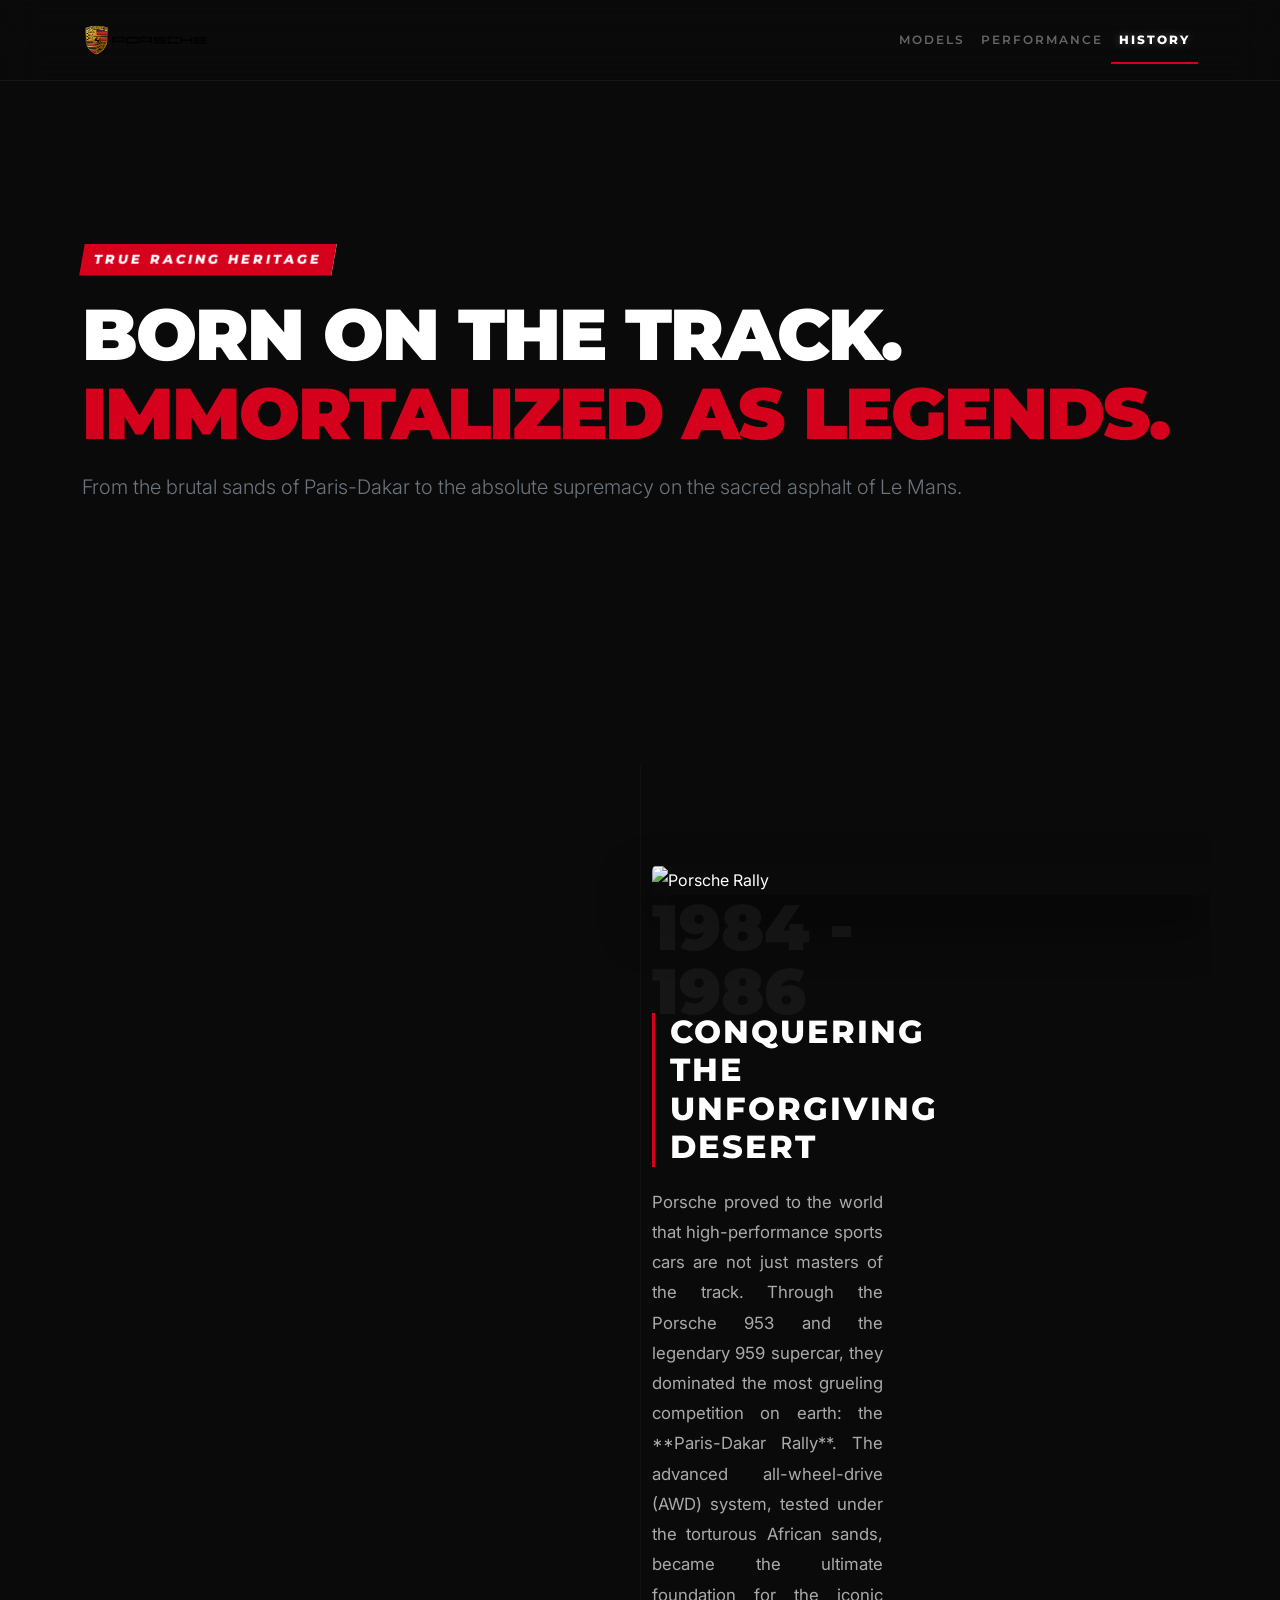
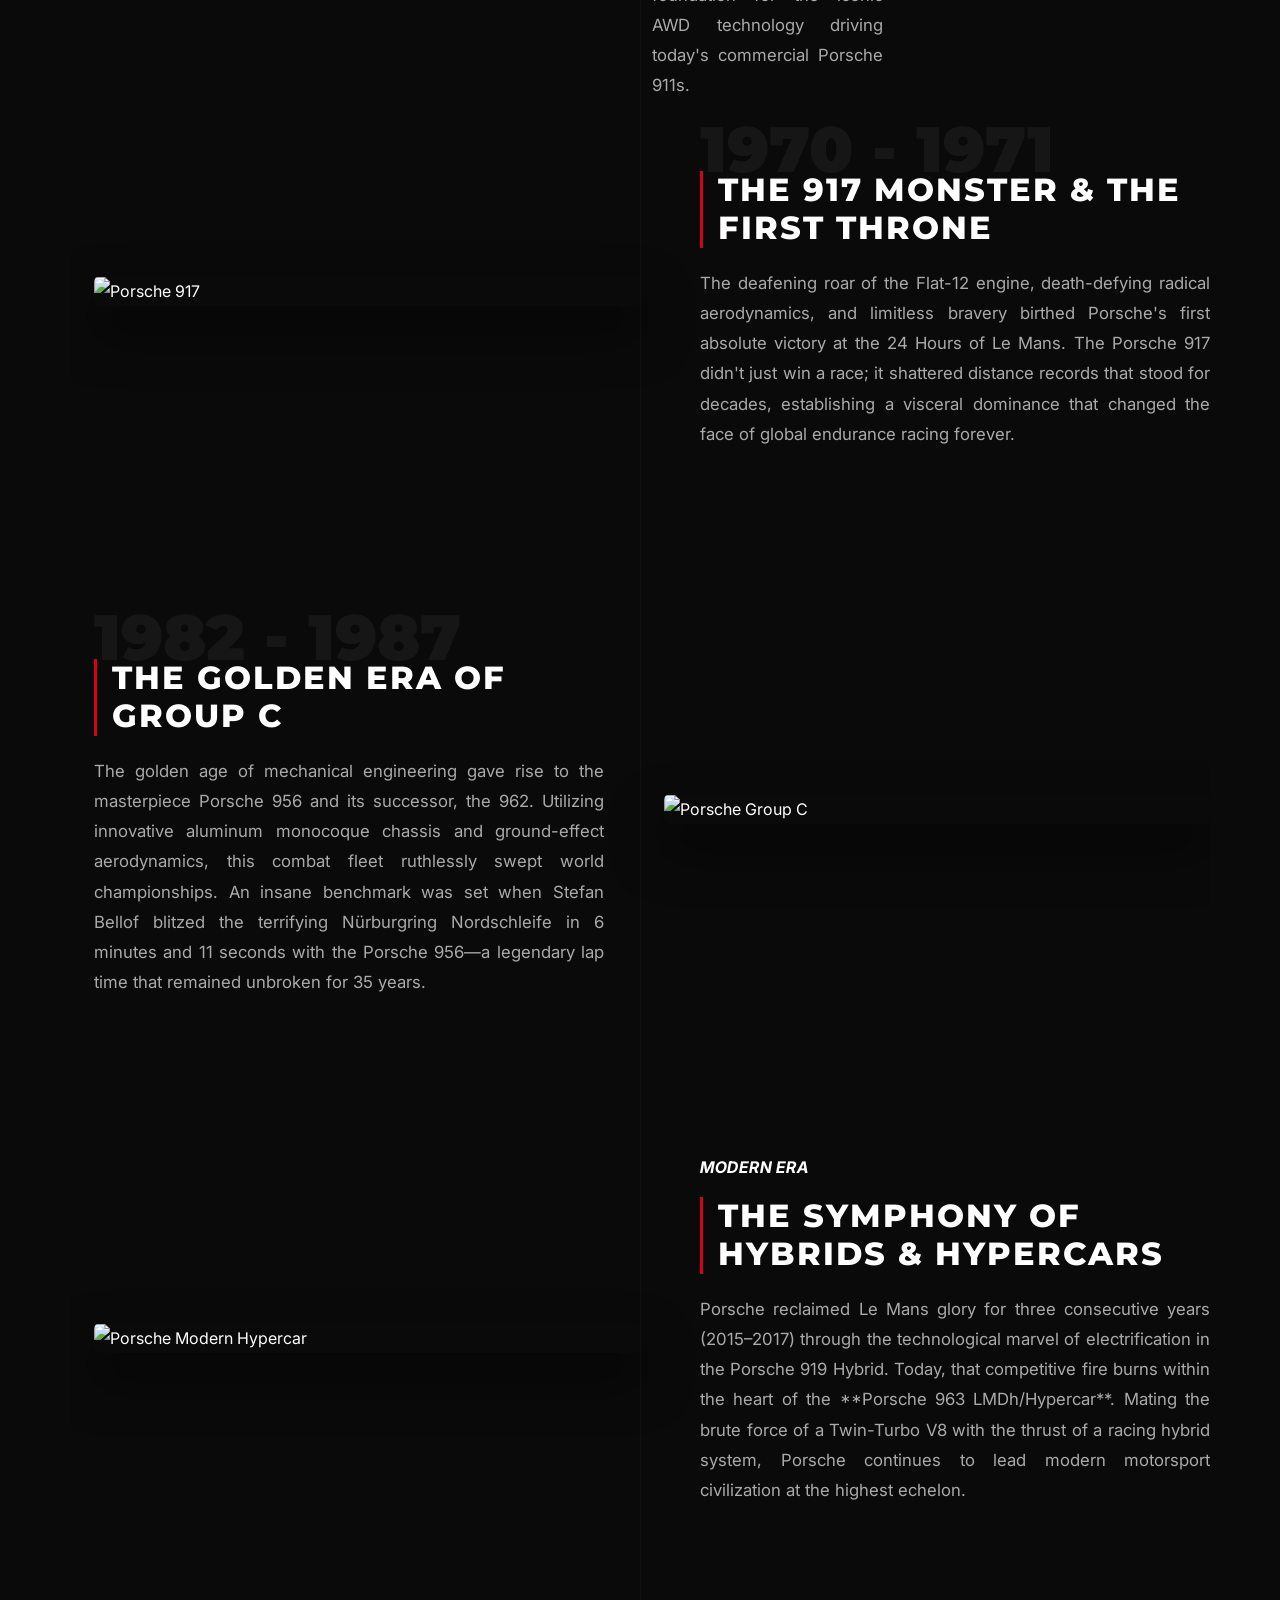
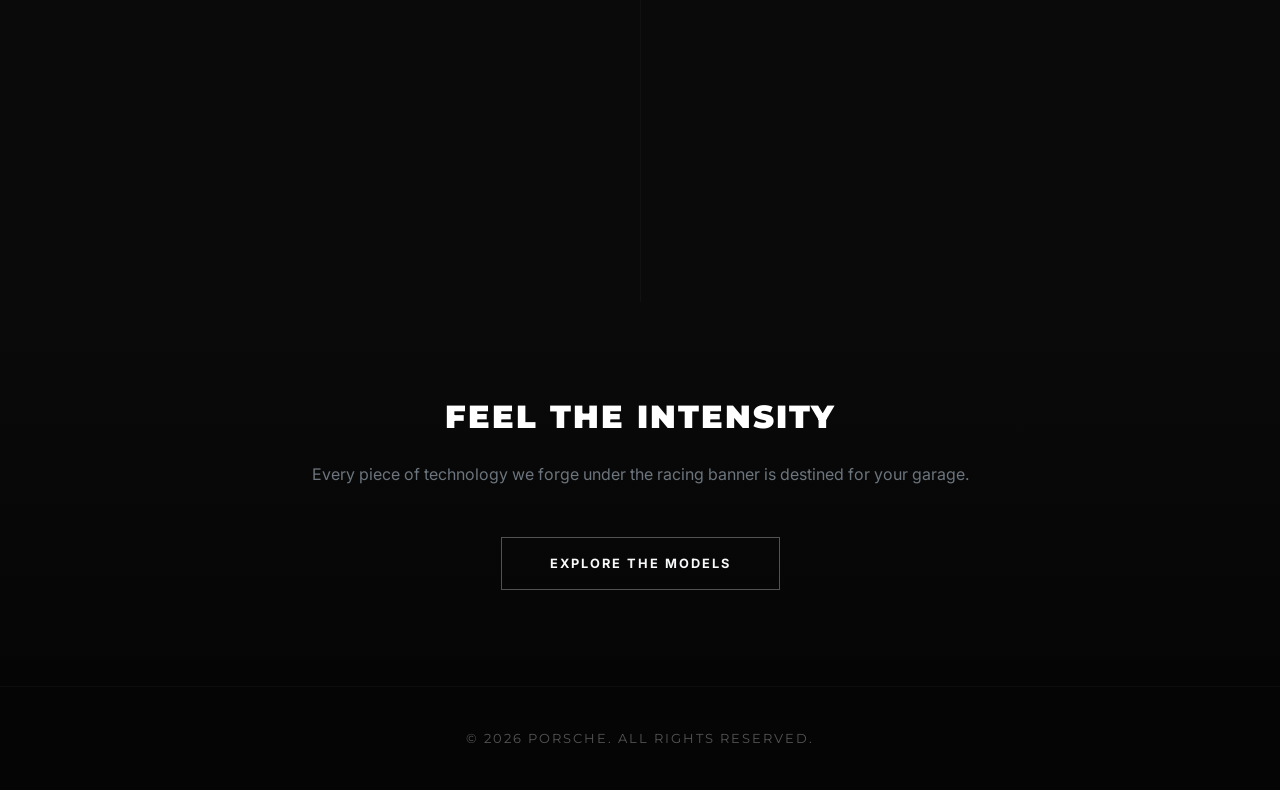
==== history.html @ 46570a45 "Initial commit" ====
<!DOCTYPE html>
<html lang="en">

<head>
    <meta charset="UTF-8">
    <meta name="viewport" content="width=device-width, initial-scale=1.0">
    <title>Porsche | True Motorsport Legacy</title>

    <link href="https://cdn.jsdelivr.net/npm/bootstrap@5.3.3/dist/css/bootstrap.min.css" rel="stylesheet">
    <link
        href="https://fonts.googleapis.com/css2?family=Montserrat:wght@400;700;800;900&family=Inter:wght@300;400;500;600&display=swap"
        rel="stylesheet">

    <style>
        :root {
            --red: #d5001c;
            --black-dark: #0a0a0a;
            --black-card: #141414;
            --gray-dim: #666666;
            --transition-race: cubic-bezier(0.075, 0.82, 0.165, 1);
            /* Instant acceleration, smooth braking */
        }

        /* --- Global Styles --- */
        body {
            background-color: var(--black-dark);
            font-family: 'Inter', sans-serif;
            color: #ffffff;
            overflow-x: hidden;
            line-height: 1.8;
        }

        h1,
        h2,
        h3,
        h4 {
            font-family: 'Montserrat', sans-serif;
            text-transform: uppercase;
            letter-spacing: 2px;
        }

        /* --- STEALTH BLACK NAVBAR (Bright History Text) --- */
        .navbar {
            background: rgba(10, 10, 10, 0.9) !important;
            backdrop-filter: blur(20px);
            border-bottom: 1px solid rgba(255, 255, 255, 0.05);
            padding: 15px 0;
        }

        .logo-img {
            height: 40px;
        }

        .nav-link {
            font-family: 'Montserrat', sans-serif;
            font-size: 0.75rem;
            font-weight: 600;
            letter-spacing: 2px;
            color: var(--gray-dim) !important;
            /* Dim other menus */
            text-transform: uppercase;
            transition: color 0.3s ease;
        }

        .nav-link:hover {
            color: #fff !important;
        }

        /* Specifically for History Menu: Bright White & Subtle Glow */
        .nav-link.active-history {
            color: #ffffff !important;
            font-weight: 800;
            text-shadow: 0 0 10px rgba(255, 255, 255, 0.3);
            position: relative;
        }

        .nav-link.active-history::after {
            content: '';
            position: absolute;
            bottom: -5px;
            left: 0;
            width: 100%;
            height: 2px;
            background-color: var(--red);
        }

        /* --- EPIC HERO SECTION --- */
        .history-hero {
            height: 85vh;
            background: linear-gradient(180deg, rgba(10, 10, 10, 0.3) 0%, var(--black-dark) 100%),
                url('https://newsroom.porsche.com/.imaging/mte/porsche-templating-theme/image_1080x624/dam/pnr/2021/History/Fire-and-ice-/_MH12422.jpeg/jcr:content/_MH12422.jpeg') center/cover;
            display: flex;
            align-items: center;
            position: relative;
        }

        .hero-badge {
            background: var(--red);
            color: white;
            font-family: 'Montserrat', sans-serif;
            font-weight: 800;
            font-size: 0.8rem;
            padding: 4px 12px;
            letter-spacing: 3px;
            display: inline-block;
            margin-bottom: 20px;
            transform: skew(-10deg);
        }

        .hero-title {
            font-size: 4.5rem;
            font-weight: 900;
            line-height: 1.1;
            letter-spacing: -2px;
        }

        .hero-title span {
            color: var(--red);
            display: block;
        }

        /* --- MOTORSPORT TIMELINE --- */
        .timeline-section {
            padding: 100px 0;
            position: relative;
        }

        /* Subtle vertical line down the center */
        .timeline-section::before {
            content: '';
            position: absolute;
            top: 0;
            left: 50%;
            width: 1px;
            height: 100%;
            background: rgba(255, 255, 255, 0.03);
            z-index: -1;
        }

        .timeline-row {
            margin-bottom: 140px;
            align-items: center;
        }

        .year-indicator {
            font-family: 'Montserrat', sans-serif;
            font-weight: 900;
            font-size: 4rem;
            color: rgba(255, 255, 255, 0.05);
            line-height: 1;
            margin-bottom: -10px;
            transition: color 0.5s ease;
        }

        .timeline-row:hover .year-indicator {
            color: rgba(213, 0, 28, 0.2);
        }

        .timeline-text h2 {
            font-weight: 800;
            font-size: 2rem;
            margin-bottom: 20px;
            border-left: 3px solid var(--red);
            padding-left: 15px;
        }

        .timeline-text p {
            font-size: 1.05rem;
            color: #aaaaaa;
            text-align: justify;
        }

        .image-wrapper {
            position: relative;
            overflow: hidden;
            border-radius: 6px;
            box-shadow: 0 25px 50px rgba(0, 0, 0, 0.6);
        }

        .timeline-img {
            width: 100%;
            transition: transform 0.8s var(--transition-race);
        }

        .image-wrapper:hover .timeline-img {
            transform: scale(1.05) rotate(1deg);
        }

        /* --- SPORTY & LEGENDS ANIMATIONS (Race-Ready) --- */
        .anim-race-left {
            opacity: 0;
            transform: translateX(-120px) skewX(-4deg) scale(0.95);
            will-change: transform, opacity;
            transition: opacity 1.2s var(--transition-race), transform 1.2s var(--transition-race);
        }

        .anim-race-right {
            opacity: 0;
            transform: translateX(120px) skewX(4deg) scale(0.95);
            will-change: transform, opacity;
            transition: opacity 1.2s var(--transition-race), transform 1.2s var(--transition-race);
        }

        .anim-epic-fade {
            opacity: 0;
            transform: translateY(60px);
            will-change: transform, opacity;
            transition: opacity 1.5s var(--transition-race), transform 1.5s var(--transition-race);
        }

        /* Active triggers via scroll */
        .show-race {
            opacity: 1 !important;
            transform: translateX(0) skewX(0) scale(1) !important;
        }

        .show-epic {
            opacity: 1 !important;
            transform: translateY(0) !important;
        }

        /* --- FOOTER --- */
        footer {
            background-color: #050505;
            padding: 40px 0;
            border-top: 1px solid rgba(255, 255, 255, 0.03);
            text-align: center;
            font-family: 'Montserrat', sans-serif;
            font-size: 0.8rem;
            letter-spacing: 2px;
            color: #555;
        }

        @media (max-width: 991px) {
            .hero-title {
                font-size: 3rem;
            }

            .timeline-row {
                margin-bottom: 80px;
            }

            .year-indicator {
                font-size: 3rem;
            }
        }
    </style>
</head>

<body>

    <nav class="navbar navbar-expand-lg navbar-dark fixed-top">
        <div class="container">
            <a class="navbar-brand" href="testing.html">
                <img src="asset/pngimg.com - porsche_logo_PNG9.png" class="logo-img" alt="Porsche Logo">
            </a>
            <button class="navbar-toggler" data-bs-toggle="collapse" data-bs-target="#menu">
                <span class="navbar-toggler-icon"></span>
            </button>
            <div class="collapse navbar-collapse" id="menu">
                <ul class="navbar-nav ms-auto">
                    <li class="nav-item"><a class="nav-link" href="models.html">Models</a></li>
                    <li class="nav-item"><a class="nav-link" href="performance.html">Performance</a></li>
                    <li class="nav-item"><a class="nav-link active-history" href="history.html">History</a></li>
                </ul>
            </div>
        </div>
    </nav>

    <header class="history-hero">
        <div class="container anim-epic-fade">
            <div class="hero-badge">TRUE RACING HERITAGE</div>
            <h1 class="hero-title">BORN ON THE TRACK.<span>IMMORTALIZED AS LEGENDS.</span></h1>
            <p class="fs-5 text-secondary mt-3 max-w-600 fw-light">From the brutal sands of Paris-Dakar to the absolute
                supremacy on the sacred asphalt of Le Mans.</p>
        </div>
    </header>

    <section class="timeline-section container overflow-hidden">

        <div class="row timeline-row flex-row-reverse">
            <div class="col-lg-6 mb-4 mb-lg-0 anim-race-right">
                <div class="image-wrapper">
                    <img src="https://petrolicious.com/cdn/shop/articles/Porsche-Rallye-5.jpg?v=1742071148"
                        class="timeline-img" alt="Porsche Rally">

                </div>
                <div class="col-lg-6 pe-lg-5 timeline-text anim-race-left">
                    <div class="year-indicator">1984 - 1986</div>
                    <h2>Conquering the Unforgiving Desert</h2>
                    <p>Porsche proved to the world that high-performance sports cars are not just masters of the track.
                        Through the Porsche 953 and the legendary 959 supercar, they dominated the most grueling
                        competition on earth: the **Paris-Dakar Rally**. The advanced all-wheel-drive (AWD) system,
                        tested under the torturous African sands, became the ultimate foundation for the iconic AWD
                        technology driving today's commercial Porsche 911s.</p>
                </div>
            </div>

            <div class="row timeline-row">
                <div class="col-lg-6 mb-4 mb-lg-0 anim-race-left">
                    <div class="image-wrapper">
                        <img src="https://images.squarespace-cdn.com/content/v1/5caed8960cf57d49530e8c60/fb2c698e-fada-4dd9-8610-ddbc252c208c/art-MG-Porsche917-69+h.jpg"
                            class="timeline-img" alt="Porsche 917">
                    </div>
                </div>
                <div class="col-lg-6 ps-lg-5 timeline-text anim-race-right">
                    <div class="year-indicator">1970 - 1971</div>
                    <h2>The 917 Monster & The First Throne</h2>
                    <p>The deafening roar of the Flat-12 engine, death-defying radical aerodynamics, and limitless
                        bravery birthed Porsche's first absolute victory at the 24 Hours of Le Mans. The Porsche 917
                        didn't just win a race; it shattered distance records that stood for decades, establishing a
                        visceral dominance that changed the face of global endurance racing forever.</p>
                </div>
            </div>

            <div class="row timeline-row flex-row-reverse">
                <div class="col-lg-6 mb-4 mb-lg-0 anim-race-right">
                    <div class="image-wrapper">
                        <img src="https://i.pinimg.com/736x/c1/51/33/c1513361bd07747591113d5633b3ca20.jpg"
                            class="timeline-img" alt="Porsche Group C">
                    </div>
                </div>
                <div class="col-lg-6 pe-lg-5 timeline-text anim-race-left">
                    <div class="year-indicator">1982 - 1987</div>
                    <h2>The Golden Era of Group C</h2>
                    <p>The golden age of mechanical engineering gave rise to the masterpiece Porsche 956 and its
                        successor, the 962. Utilizing innovative aluminum monocoque chassis and ground-effect
                        aerodynamics, this combat fleet ruthlessly swept world championships. An insane benchmark was
                        set when Stefan Bellof blitzed the terrifying Nürburgring Nordschleife in 6 minutes and 11
                        seconds with the Porsche 956—a legendary lap time that remained unbroken for 35 years.</p>
                </div>
            </div>

            <div class="row timeline-row">
                <div class="col-lg-6 mb-4 mb-lg-0 anim-race-left">
                    <div class="image-wrapper">
                        <img src="https://res.cloudinary.com/dmwcbhehi/image/upload/f_auto/q_auto/v1770893689/2026_PorscheMotorsport_RangeVisual_small_eg4pka.png"
                            class="timeline-img" alt="Porsche Modern Hypercar">
                    </div>
                </div>
                <div class="col-lg-6 ps-lg-5 timeline-text anim-race-right">
                    <div class="year-badge"
                        style="transform: skew(-10deg); font-size: 1rem; margin-bottom: 15px; font-weight: 700;">MODERN
                        ERA</div>
                    <h2>The Symphony of Hybrids & Hypercars</h2>
                    <p>Porsche reclaimed Le Mans glory for three consecutive years (2015–2017) through the technological
                        marvel of electrification in the Porsche 919 Hybrid. Today, that competitive fire burns within
                        the heart of the **Porsche 963 LMDh/Hypercar**. Mating the brute force of a Twin-Turbo V8 with
                        the thrust of a racing hybrid system, Porsche continues to lead modern motorsport civilization
                        at the highest echelon.</p>
                </div>
            </div>

    </section>

    <section class="py-5 text-center anim-epic-fade"
        style="background: linear-gradient(180deg, var(--black-dark) 0%, #050505 100%);">
        <div class="container py-5">
            <h2 class="mb-4" style="font-weight: 900;">FEEL THE INTENSITY</h2>
            <p class="mb-5 text-secondary">Every piece of technology we forge under the racing banner is destined for
                your garage.</p>
            <a href="models.html" class="btn btn-outline-light px-5 py-3 text-uppercase fw-bold"
                style="border-radius: 0; letter-spacing: 2px; font-size: 0.8rem; border-color: rgba(255,255,255,0.3); transition: all 0.3s ease;">
                Explore The Models
            </a>
        </div>
    </section>

    <footer>
        <div class="container text-uppercase">
            <p class="mb-0">&copy; 2026 Porsche. All Rights Reserved.</p>
        </div>
    </footer>

    <script src="https://cdn.jsdelivr.net/npm/bootstrap@5.3.3/dist/js/bootstrap.bundle.min.js"></script>
    <script>
        // Custom Intersection Observer for Sporty Racing Effects
        const observerOptions = {
            threshold: 0.15,
            rootMargin: "0px 0px -60px 0px"
        };

        const raceObserver = new IntersectionObserver((entries) => {
            entries.forEach(entry => {
                if (entry.isIntersecting) {
                    // Apply visual trigger class based on animation type
                    if (entry.target.classList.contains('anim-race-left') || entry.target.classList.contains('anim-race-right')) {
                        entry.target.classList.add('show-race');
                    } else if (entry.target.classList.contains('anim-epic-fade')) {
                        entry.target.classList.add('show-epic');
                    }
                    // Remove unobserve if you want the animations to replay when scrolling up and down
                    raceObserver.unobserve(entry.target);
                }
            });
        }, observerOptions);

        // Register all animated elements
        document.querySelectorAll('.anim-race-left, .anim-race-right, .anim-epic-fade').forEach(el => raceObserver.observe(el));
    </script>
</body>

</html>
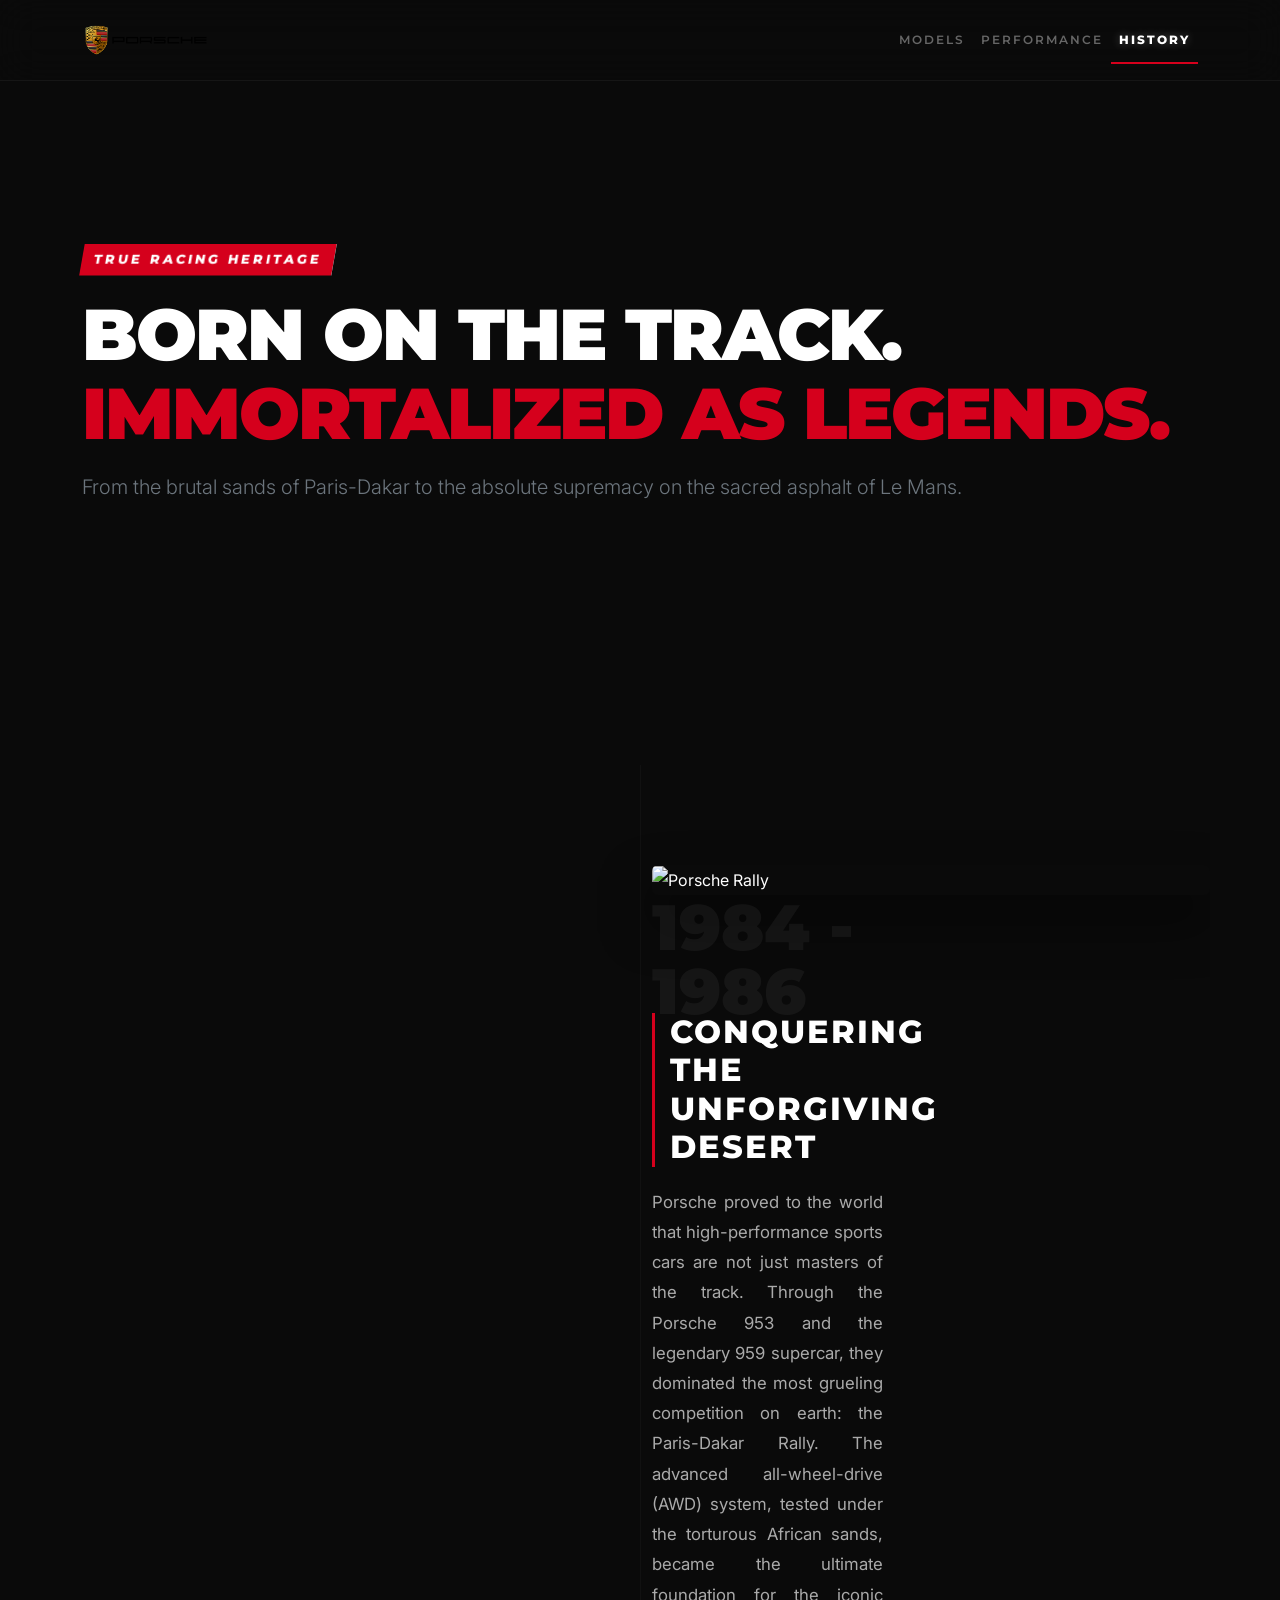
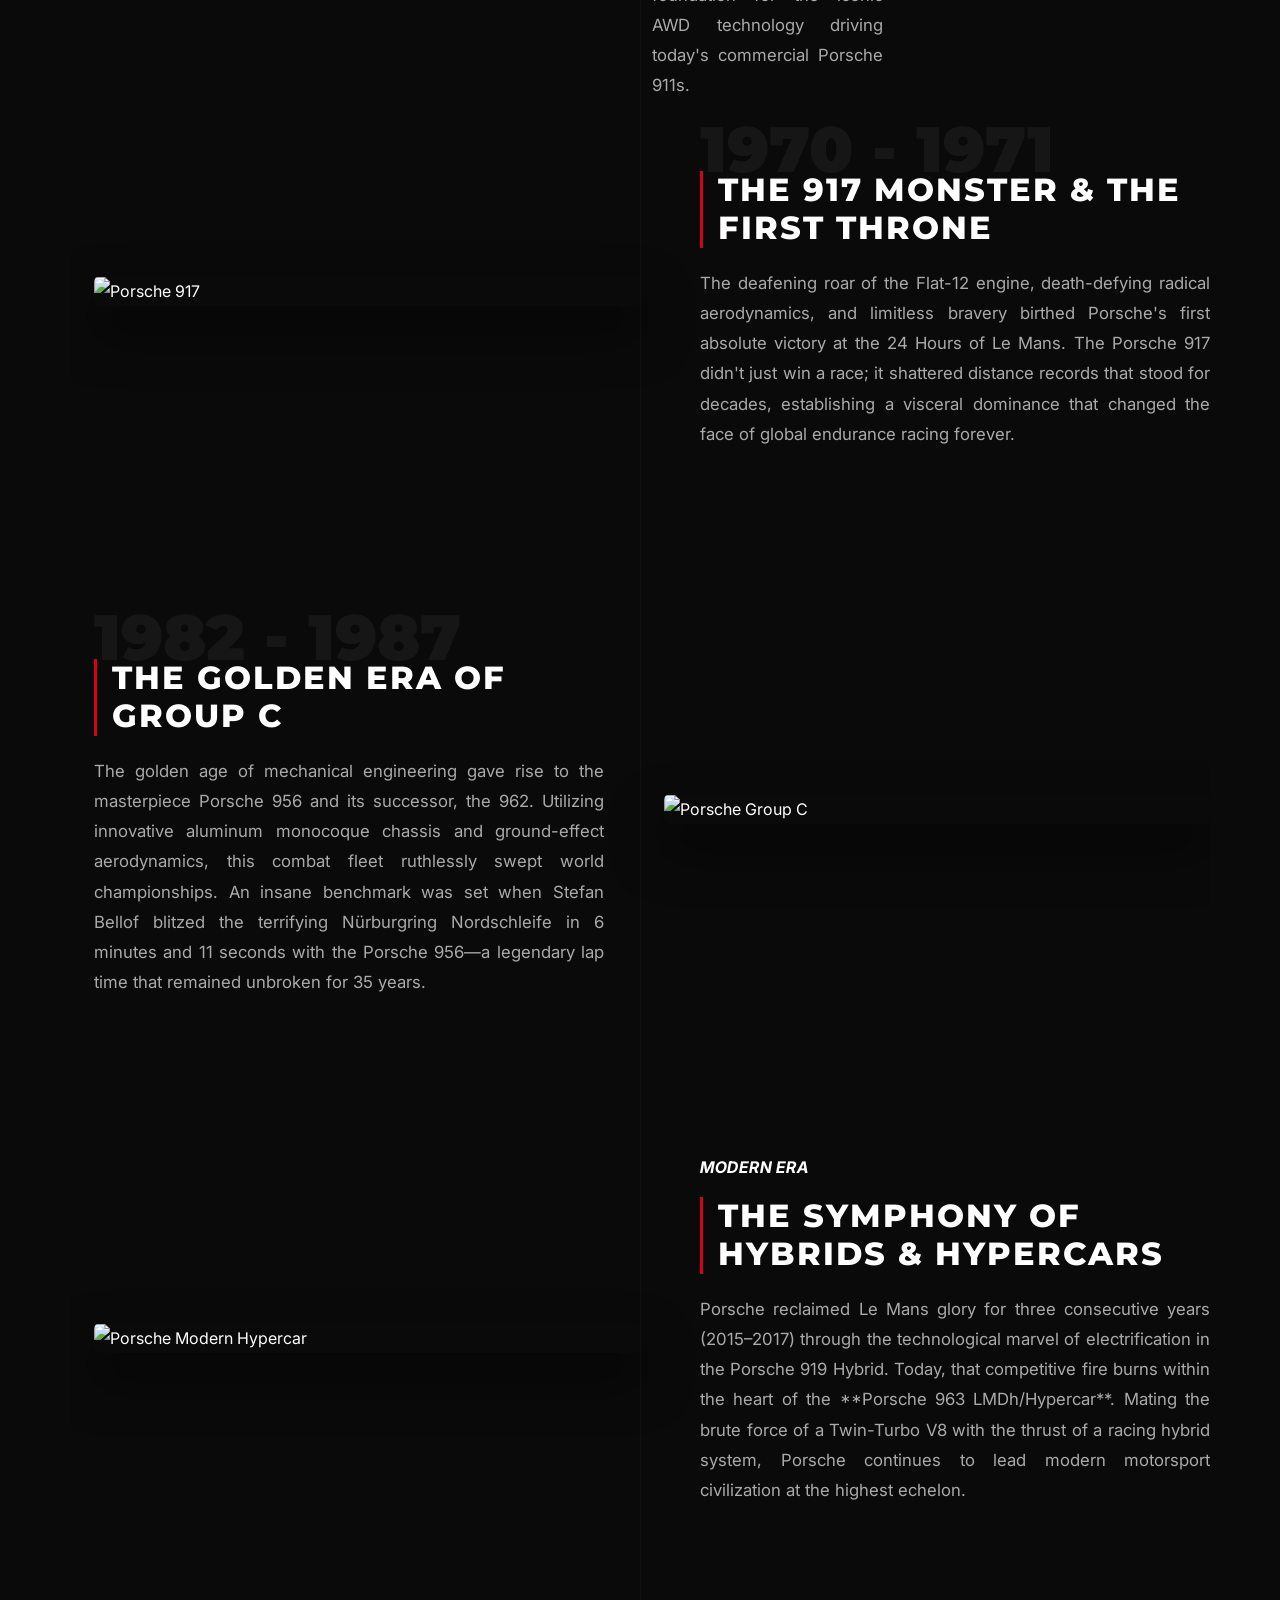
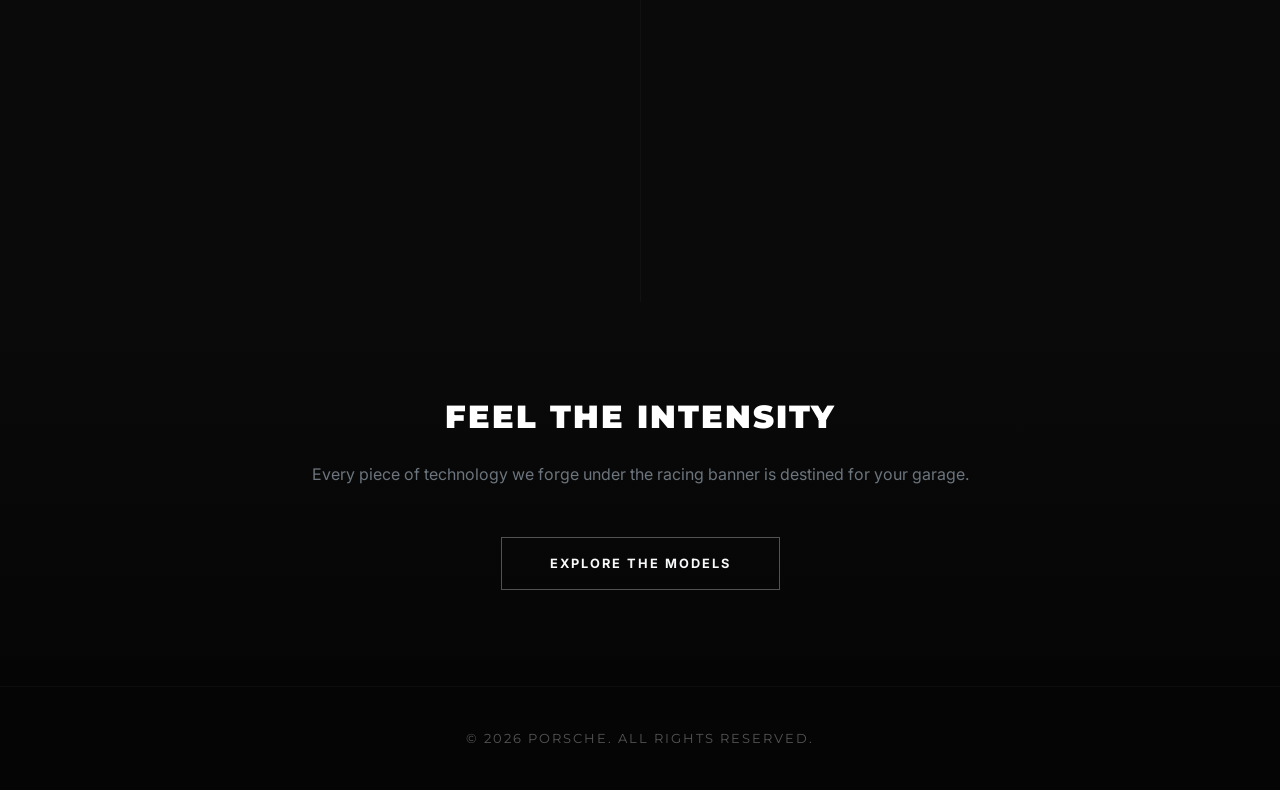
==== commit 3c24fc2b: "update responsive" ====
--- a/history.html
+++ b/history.html
@@ -18,7 +18,7 @@
             --black-card: #141414;
             --gray-dim: #666666;
             --transition-race: cubic-bezier(0.075, 0.82, 0.165, 1);
-            /* Instant acceleration, smooth braking */
+
         }
 
         /* --- Global Styles --- */
@@ -290,7 +290,7 @@
                     <h2>Conquering the Unforgiving Desert</h2>
                     <p>Porsche proved to the world that high-performance sports cars are not just masters of the track.
                         Through the Porsche 953 and the legendary 959 supercar, they dominated the most grueling
-                        competition on earth: the **Paris-Dakar Rally**. The advanced all-wheel-drive (AWD) system,
+                        competition on earth: the Paris-Dakar Rally. The advanced all-wheel-drive (AWD) system,
                         tested under the torturous African sands, became the ultimate foundation for the iconic AWD
                         technology driving today's commercial Porsche 911s.</p>
                 </div>
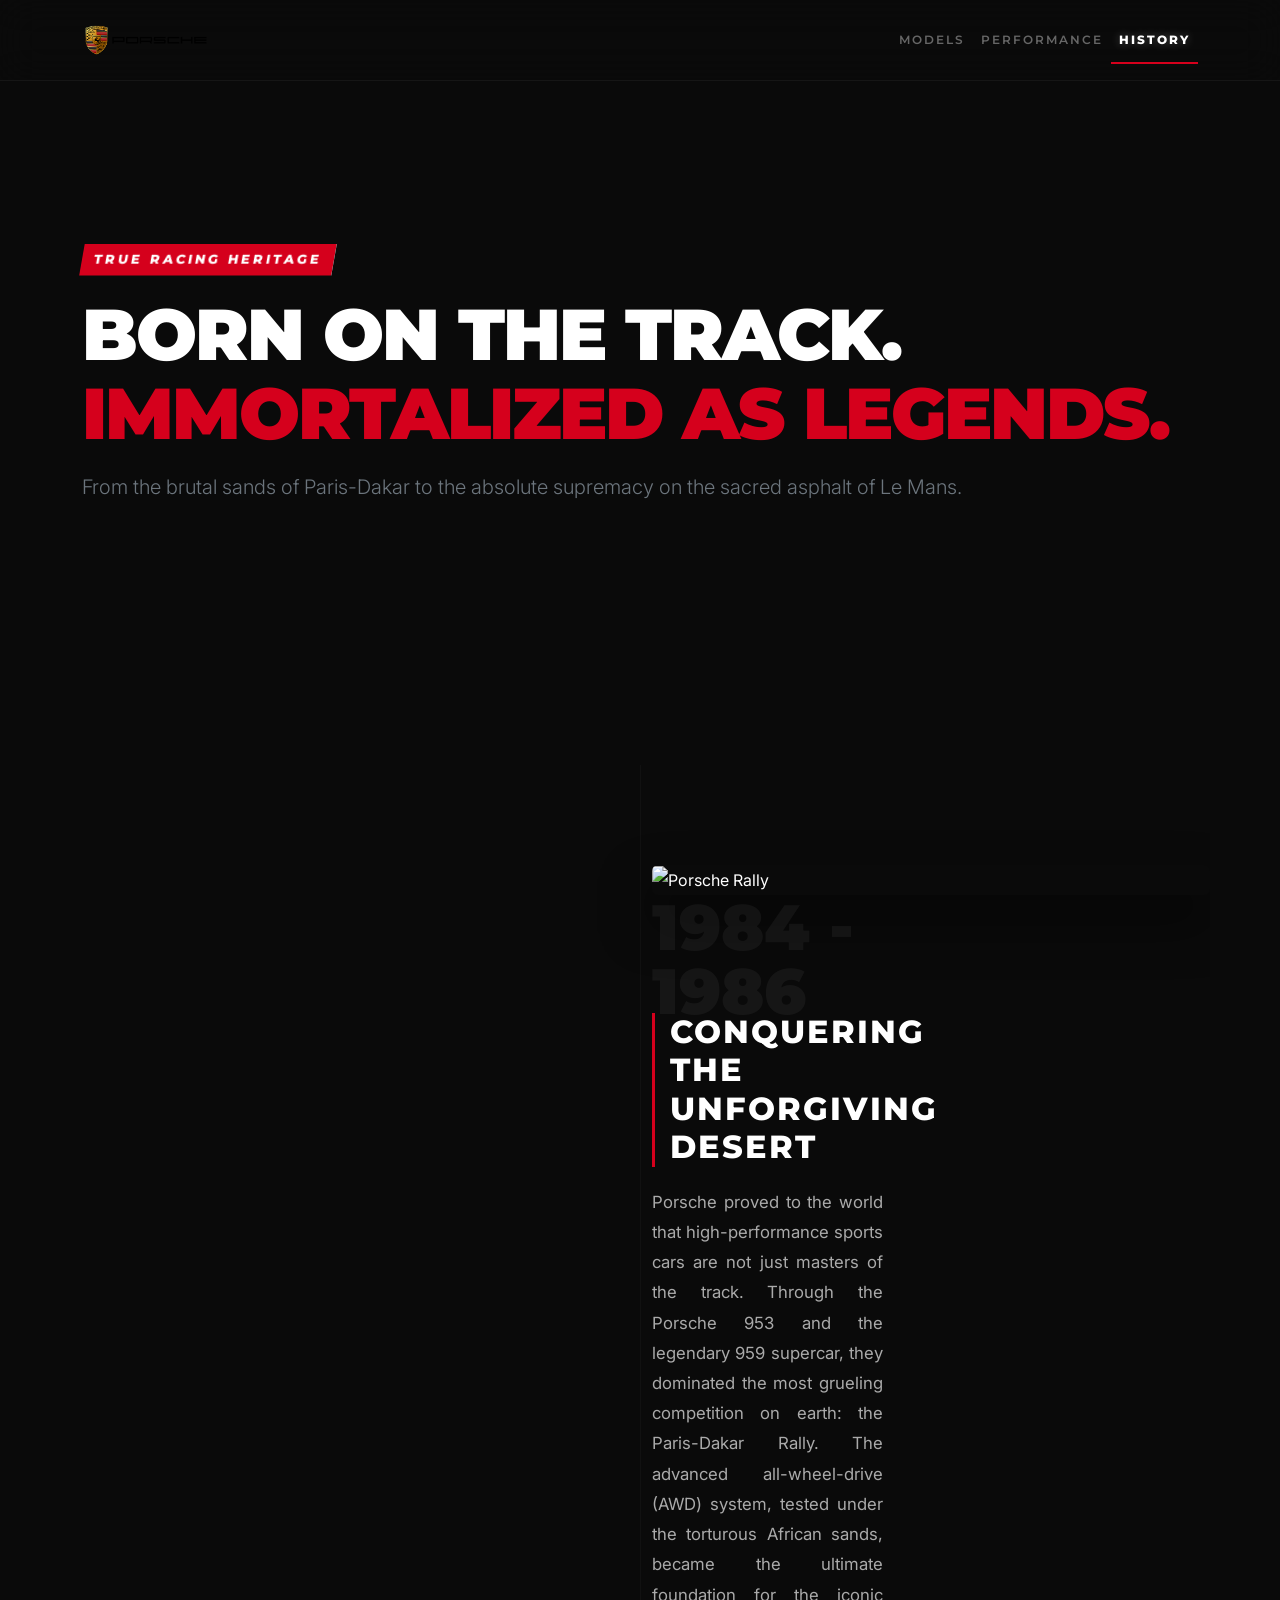
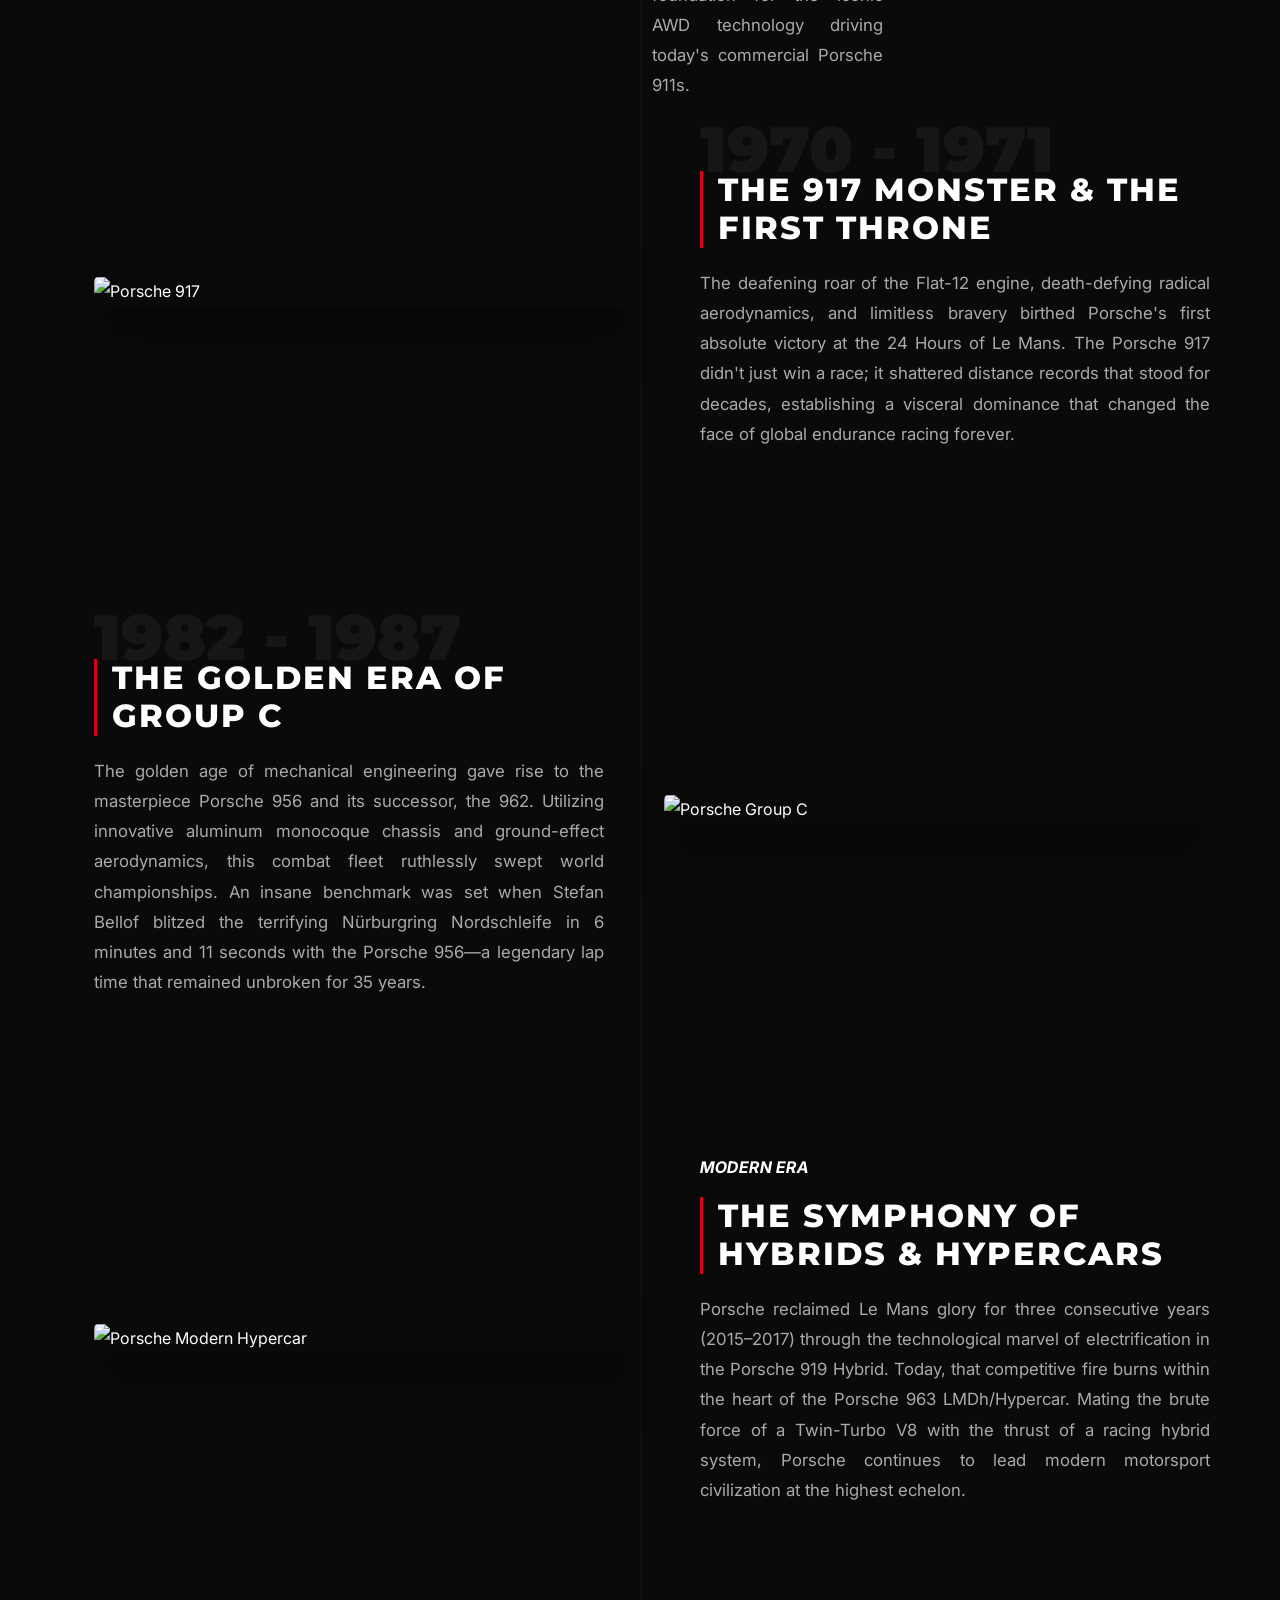
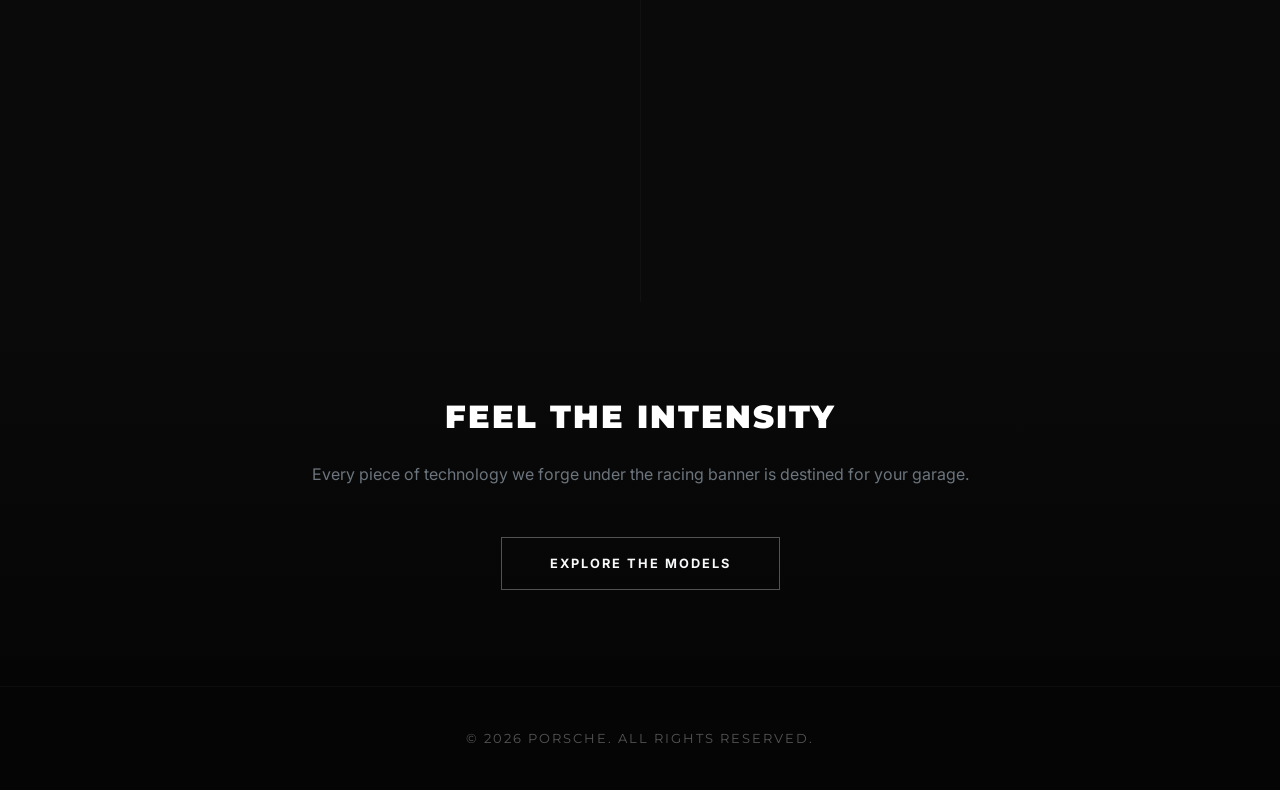
==== commit 8b4548a5: "update responsive" ====
--- a/history.html
+++ b/history.html
@@ -345,7 +345,7 @@
                     <h2>The Symphony of Hybrids & Hypercars</h2>
                     <p>Porsche reclaimed Le Mans glory for three consecutive years (2015–2017) through the technological
                         marvel of electrification in the Porsche 919 Hybrid. Today, that competitive fire burns within
-                        the heart of the **Porsche 963 LMDh/Hypercar**. Mating the brute force of a Twin-Turbo V8 with
+                        the heart of the Porsche 963 LMDh/Hypercar. Mating the brute force of a Twin-Turbo V8 with
                         the thrust of a racing hybrid system, Porsche continues to lead modern motorsport civilization
                         at the highest echelon.</p>
                 </div>
